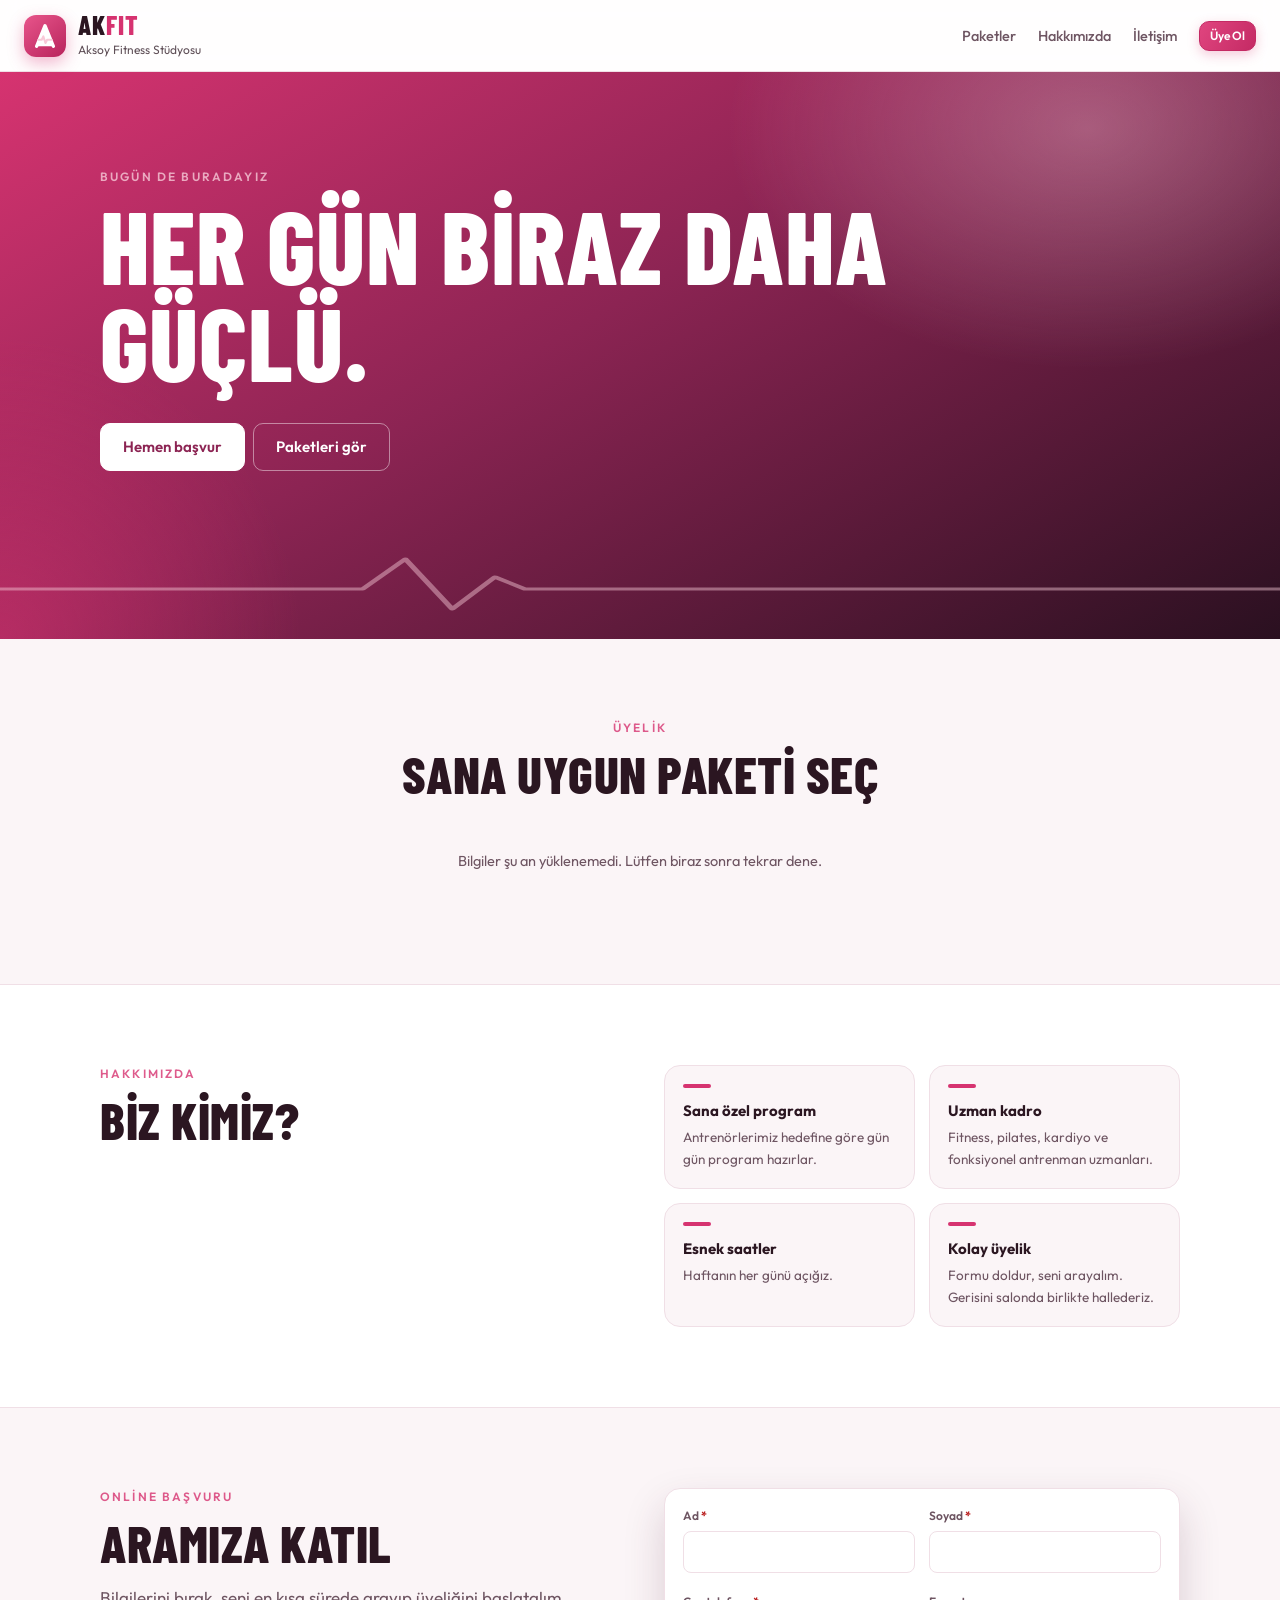
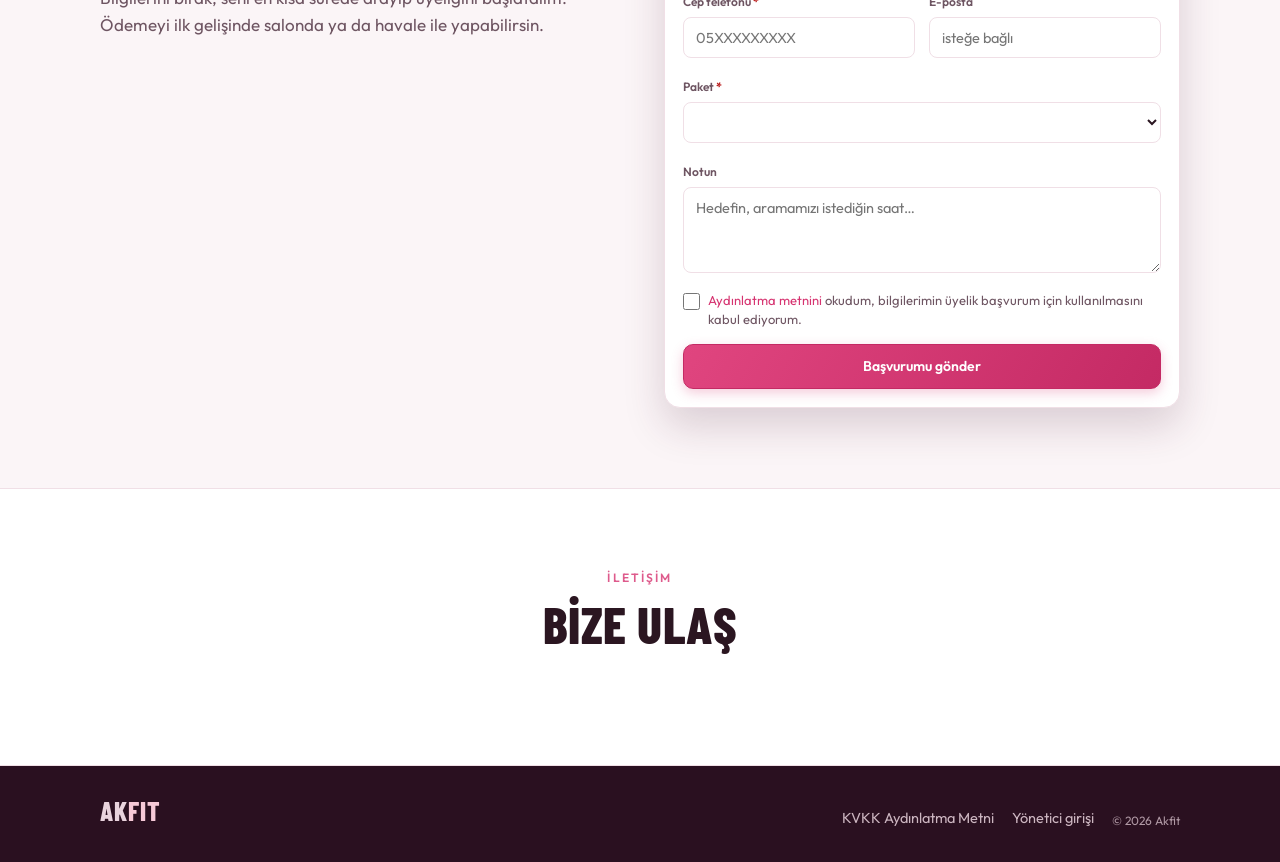
==== salon.html @ 79afae12 "Salon sayfası, online başvuru ve salon ayarları Her salon kendi bilgilerini (iletişim, WhatsApp, IBA" ====
<!doctype html>
<html lang="tr">
<head>
  <meta charset="utf-8">
  <meta name="viewport" content="width=device-width, initial-scale=1">
  <title>Akfit · Aksoy Fitness Stüdyosu</title>
  <meta name="description" content="Üyelik paketleri, çalışma saatleri, iletişim ve online üyelik başvurusu.">
  <link rel="icon" href="data:image/svg+xml,%3Csvg xmlns=%27http://www.w3.org/2000/svg%27 viewBox=%270 0 64 64%27%3E%3Crect width=%2764%27 height=%2764%27 rx=%2716%27 fill=%27%23d63370%27/%3E%3Cg fill=%27none%27 stroke=%27white%27 stroke-linecap=%27round%27 stroke-linejoin=%27round%27%3E%3Cpath d=%27M14 54 L32 10 L50 54%27 stroke-width=%277%27/%3E%3Cpath d=%27M18 40 H25 L28.5 33 L33 47 L36.5 40 H46%27 stroke=%27%23f8c9d8%27 stroke-width=%274.5%27/%3E%3C/g%3E%3C/svg%3E">
  <link rel="stylesheet" href="css/fonts.css?v=5">
  <link rel="stylesheet" href="css/style.css?v=5">
  <link rel="stylesheet" href="css/salon.css?v=5">
  <script>
    try { const t = localStorage.getItem('tema'); if (t) document.documentElement.dataset.theme = t; } catch (e) {}
  </script>
</head>
<body class="site">
  <header class="site-nav">
    <a class="brand" href="#top" aria-label="Ana sayfa">
      <span class="brand-logo" aria-hidden="true"><svg viewBox="0 0 64 64" fill="none" stroke="currentColor" stroke-linecap="round" stroke-linejoin="round"><path d="M14 54 L32 10 L50 54" stroke-width="7"/><path d="M18 40 H25 L28.5 33 L33 47 L36.5 40 H46" stroke-width="4.5"/></svg></span>
      <span><span class="brand-name" data-s="brand">AK<span>FIT</span></span><span class="brand-sub" data-s="salon_tam_adi">Aksoy Fitness Stüdyosu</span></span>
    </a>
    <nav class="site-links">
      <a href="#paketler">Paketler</a>
      <a href="#hakkimizda">Hakkımızda</a>
      <a href="#iletisim">İletişim</a>
      <a class="btn btn-primary btn-sm" href="#basvuru" data-need="basvuru">Üye Ol</a>
    </nav>
  </header>

  <main id="top">
    <section class="s-hero">
      <div class="s-wrap">
        <p class="hero-kicker" data-s="sehir_kicker">Bugün de buradayız</p>
        <h1 data-s="slogan">Her gün biraz daha güçlü.</h1>
        <div class="btn-row hero-cta">
          <a class="btn btn-light" href="#basvuru" data-need="basvuru">Hemen başvur</a>
          <a class="btn btn-ghost" href="#paketler">Paketleri gör</a>
        </div>
        <ul class="hero-facts" id="hero-facts"></ul>
      </div>
      <div class="hero-pulse" aria-hidden="true"><svg viewBox="0 0 600 80" preserveAspectRatio="none"><path d="M0 50 H170 L190 20 L212 70 L232 38 L246 50 H600" fill="none" stroke="currentColor" stroke-width="3" stroke-linecap="round" stroke-linejoin="round"/></svg></div>
    </section>

    <section class="s-section" id="paketler">
      <div class="s-wrap">
        <div class="s-head"><p class="hero-kicker">Üyelik</p><h2>Sana uygun paketi seç</h2></div>
        <div class="pkg-grid" id="pkg-grid"><div class="loading"><div class="spinner"></div></div></div>
        <p class="muted small center" id="odeme-not"></p>
      </div>
    </section>

    <section class="s-section alt" id="hakkimizda">
      <div class="s-wrap two">
        <div>
          <p class="hero-kicker">Hakkımızda</p>
          <h2>Biz kimiz?</h2>
          <p class="lead" data-s="hakkimizda"></p>
        </div>
        <ul class="features">
          <li><b>Sana özel program</b><span>Antrenörlerimiz hedefine göre gün gün program hazırlar.</span></li>
          <li><b>Uzman kadro</b><span>Fitness, pilates, kardiyo ve fonksiyonel antrenman uzmanları.</span></li>
          <li><b>Esnek saatler</b><span data-s="calisma_saatleri">Haftanın her günü açığız.</span></li>
          <li><b>Kolay üyelik</b><span>Formu doldur, seni arayalım. Gerisini salonda birlikte hallederiz.</span></li>
        </ul>
      </div>
    </section>

    <section class="s-section" id="basvuru" data-need="basvuru">
      <div class="s-wrap two">
        <div>
          <p class="hero-kicker">Online başvuru</p>
          <h2>Aramıza katıl</h2>
          <p class="lead">Bilgilerini bırak, seni en kısa sürede arayıp üyeliğini başlatalım. Ödemeyi ilk gelişinde salonda ya da havale ile yapabilirsin.</p>
          <div class="pay-box" id="pay-box" hidden>
            <b>Havale / EFT bilgileri</b>
            <div class="iban" id="iban-text"></div>
            <div class="muted small" id="iban-alici"></div>
            <button type="button" class="btn btn-sm" id="iban-copy">IBAN'ı kopyala</button>
          </div>
        </div>
        <form class="card apply" id="apply-form" novalidate>
          <div class="card-body">
            <div id="apply-ok" class="gate-result ok" hidden></div>
            <p class="form-error" id="apply-err" hidden></p>
            <div class="form-grid">
              <label class="field"><span>Ad <b class="req">*</b></span><input type="text" name="ad" maxlength="50" autocomplete="given-name"><small class="field-err"></small></label>
              <label class="field"><span>Soyad <b class="req">*</b></span><input type="text" name="soyad" maxlength="50" autocomplete="family-name"><small class="field-err"></small></label>
              <label class="field"><span>Cep telefonu <b class="req">*</b></span><input type="tel" name="telefon" maxlength="14" inputmode="numeric" placeholder="05XXXXXXXXX" autocomplete="tel"><small class="field-err"></small></label>
              <label class="field"><span>E-posta</span><input type="email" name="eposta" maxlength="100" placeholder="isteğe bağlı" autocomplete="email"><small class="field-err"></small></label>
              <label class="field full"><span>Paket <b class="req">*</b></span><select name="paket_id"></select><small class="field-err"></small></label>
              <label class="field full"><span>Notun</span><textarea name="mesaj" rows="3" maxlength="500" placeholder="Hedefin, aramamızı istediğin saat…"></textarea></label>
              <label class="hp" aria-hidden="true">Web sitesi <input type="text" name="website" tabindex="-1" autocomplete="off"></label>
              <label class="remember full"><input type="checkbox" name="kvkk"> <span><a href="#" id="kvkk-link">Aydınlatma metnini</a> okudum, bilgilerimin üyelik başvurum için kullanılmasını kabul ediyorum.</span></label>
              <small class="field-err full" id="kvkk-err"></small>
            </div>
            <button type="submit" class="btn btn-primary btn-block">Başvurumu gönder</button>
          </div>
        </form>
      </div>
    </section>

    <section class="s-section alt" id="iletisim">
      <div class="s-wrap">
        <div class="s-head"><p class="hero-kicker">İletişim</p><h2>Bize ulaş</h2></div>
        <div class="contact-grid" id="contact-grid"></div>
      </div>
    </section>
  </main>

  <footer class="site-foot">
    <div class="s-wrap foot-row">
      <div>
        <div class="brand-name" data-s="brand">AK<span>FIT</span></div>
        <div class="small" id="foot-legal"></div>
      </div>
      <div class="foot-links">
        <a href="#" id="kvkk-link2">KVKK Aydınlatma Metni</a>
        <a href="./">Yönetici girişi</a>
        <span class="small">© <span id="yil"></span> <span data-s="salon_adi">Akfit</span></span>
      </div>
    </div>
  </footer>

  <a class="wa-fab" id="wa-fab" href="#" target="_blank" rel="noopener" hidden aria-label="WhatsApp'tan yaz">
    <svg viewBox="0 0 32 32"><path d="M16 3a13 13 0 0 0-11.2 19.6L3 29l6.6-1.7A13 13 0 1 0 16 3zm0 23.7c-2 0-4-.5-5.7-1.6l-.4-.2-3.9 1 1-3.8-.3-.4A10.7 10.7 0 1 1 16 26.7zm5.9-8c-.3-.2-1.9-1-2.2-1-.3-.1-.5-.2-.7.1l-1 1.2c-.2.2-.4.3-.7.1a8.8 8.8 0 0 1-4.4-3.8c-.3-.6.3-.5 1-1.7.1-.2 0-.4 0-.6l-1-2.4c-.3-.6-.5-.5-.7-.5h-.6c-.2 0-.6.1-.9.4-.3.3-1.1 1.1-1.1 2.7s1.2 3.1 1.3 3.3c.2.2 2.3 3.5 5.5 4.9 2 .9 2.8.9 3.8.8.6-.1 1.9-.8 2.2-1.5.3-.8.3-1.4.2-1.5l-.7-.5z" fill="currentColor"/></svg>
    <span>WhatsApp</span>
  </a>

  <div id="modal-root"></div>
  <script src="vendor/supabase.js"></script>
  <script src="js/config.js?v=5"></script>
  <script src="js/salon.js?v=5"></script>
</body>
</html>
---- css/fonts.css ----
/* outfit-latin-ext-400-normal */
@font-face {
  font-family: 'Outfit';
  font-style: normal;
  font-display: swap;
  font-weight: 400;
  src: url(../fonts/outfit-latin-ext-400-normal.woff2) format('woff2');
  unicode-range: U+0100-02AF,U+0304,U+0308,U+0329,U+1E00-1E9F,U+1EF2-1EFF,U+2020,U+20A0-20AB,U+20AD-20C0,U+2113,U+2C60-2C7F,U+A720-A7FF;
}
/* outfit-latin-400-normal */
@font-face {
  font-family: 'Outfit';
  font-style: normal;
  font-display: swap;
  font-weight: 400;
  src: url(../fonts/outfit-latin-400-normal.woff2) format('woff2');
  unicode-range: U+0000-00FF,U+0131,U+0152-0153,U+02BB-02BC,U+02C6,U+02DA,U+02DC,U+0304,U+0308,U+0329,U+2000-206F,U+2074,U+20AC,U+2122,U+2191,U+2193,U+2212,U+2215,U+FEFF,U+FFFD;
}
/* outfit-latin-ext-500-normal */
@font-face {
  font-family: 'Outfit';
  font-style: normal;
  font-display: swap;
  font-weight: 500;
  src: url(../fonts/outfit-latin-ext-500-normal.woff2) format('woff2');
  unicode-range: U+0100-02AF,U+0304,U+0308,U+0329,U+1E00-1E9F,U+1EF2-1EFF,U+2020,U+20A0-20AB,U+20AD-20C0,U+2113,U+2C60-2C7F,U+A720-A7FF;
}
/* outfit-latin-500-normal */
@font-face {
  font-family: 'Outfit';
  font-style: normal;
  font-display: swap;
  font-weight: 500;
  src: url(../fonts/outfit-latin-500-normal.woff2) format('woff2');
  unicode-range: U+0000-00FF,U+0131,U+0152-0153,U+02BB-02BC,U+02C6,U+02DA,U+02DC,U+0304,U+0308,U+0329,U+2000-206F,U+2074,U+20AC,U+2122,U+2191,U+2193,U+2212,U+2215,U+FEFF,U+FFFD;
}
/* outfit-latin-ext-600-normal */
@font-face {
  font-family: 'Outfit';
  font-style: normal;
  font-display: swap;
  font-weight: 600;
  src: url(../fonts/outfit-latin-ext-600-normal.woff2) format('woff2');
  unicode-range: U+0100-02AF,U+0304,U+0308,U+0329,U+1E00-1E9F,U+1EF2-1EFF,U+2020,U+20A0-20AB,U+20AD-20C0,U+2113,U+2C60-2C7F,U+A720-A7FF;
}
/* outfit-latin-600-normal */
@font-face {
  font-family: 'Outfit';
  font-style: normal;
  font-display: swap;
  font-weight: 600;
  src: url(../fonts/outfit-latin-600-normal.woff2) format('woff2');
  unicode-range: U+0000-00FF,U+0131,U+0152-0153,U+02BB-02BC,U+02C6,U+02DA,U+02DC,U+0304,U+0308,U+0329,U+2000-206F,U+2074,U+20AC,U+2122,U+2191,U+2193,U+2212,U+2215,U+FEFF,U+FFFD;
}
/* outfit-latin-ext-700-normal */
@font-face {
  font-family: 'Outfit';
  font-style: normal;
  font-display: swap;
  font-weight: 700;
  src: url(../fonts/outfit-latin-ext-700-normal.woff2) format('woff2');
  unicode-range: U+0100-02AF,U+0304,U+0308,U+0329,U+1E00-1E9F,U+1EF2-1EFF,U+2020,U+20A0-20AB,U+20AD-20C0,U+2113,U+2C60-2C7F,U+A720-A7FF;
}
/* outfit-latin-700-normal */
@font-face {
  font-family: 'Outfit';
  font-style: normal;
  font-display: swap;
  font-weight: 700;
  src: url(../fonts/outfit-latin-700-normal.woff2) format('woff2');
  unicode-range: U+0000-00FF,U+0131,U+0152-0153,U+02BB-02BC,U+02C6,U+02DA,U+02DC,U+0304,U+0308,U+0329,U+2000-206F,U+2074,U+20AC,U+2122,U+2191,U+2193,U+2212,U+2215,U+FEFF,U+FFFD;
}
/* outfit-latin-ext-800-normal */
@font-face {
  font-family: 'Outfit';
  font-style: normal;
  font-display: swap;
  font-weight: 800;
  src: url(../fonts/outfit-latin-ext-800-normal.woff2) format('woff2');
  unicode-range: U+0100-02AF,U+0304,U+0308,U+0329,U+1E00-1E9F,U+1EF2-1EFF,U+2020,U+20A0-20AB,U+20AD-20C0,U+2113,U+2C60-2C7F,U+A720-A7FF;
}
/* outfit-latin-800-normal */
@font-face {
  font-family: 'Outfit';
  font-style: normal;
  font-display: swap;
  font-weight: 800;
  src: url(../fonts/outfit-latin-800-normal.woff2) format('woff2');
  unicode-range: U+0000-00FF,U+0131,U+0152-0153,U+02BB-02BC,U+02C6,U+02DA,U+02DC,U+0304,U+0308,U+0329,U+2000-206F,U+2074,U+20AC,U+2122,U+2191,U+2193,U+2212,U+2215,U+FEFF,U+FFFD;
}
/* barlow-condensed-latin-ext-600-normal */
@font-face {
  font-family: 'Barlow Condensed';
  font-style: normal;
  font-display: swap;
  font-weight: 600;
  src: url(../fonts/barlow-condensed-latin-ext-600-normal.woff2) format('woff2');
  unicode-range: U+0100-02AF,U+0304,U+0308,U+0329,U+1E00-1E9F,U+1EF2-1EFF,U+2020,U+20A0-20AB,U+20AD-20C0,U+2113,U+2C60-2C7F,U+A720-A7FF;
}
/* barlow-condensed-latin-600-normal */
@font-face {
  font-family: 'Barlow Condensed';
  font-style: normal;
  font-display: swap;
  font-weight: 600;
  src: url(../fonts/barlow-condensed-latin-600-normal.woff2) format('woff2');
  unicode-range: U+0000-00FF,U+0131,U+0152-0153,U+02BB-02BC,U+02C6,U+02DA,U+02DC,U+0304,U+0308,U+0329,U+2000-206F,U+2074,U+20AC,U+2122,U+2191,U+2193,U+2212,U+2215,U+FEFF,U+FFFD;
}
/* barlow-condensed-latin-ext-700-normal */
@font-face {
  font-family: 'Barlow Condensed';
  font-style: normal;
  font-display: swap;
  font-weight: 700;
  src: url(../fonts/barlow-condensed-latin-ext-700-normal.woff2) format('woff2');
  unicode-range: U+0100-02AF,U+0304,U+0308,U+0329,U+1E00-1E9F,U+1EF2-1EFF,U+2020,U+20A0-20AB,U+20AD-20C0,U+2113,U+2C60-2C7F,U+A720-A7FF;
}
/* barlow-condensed-latin-700-normal */
@font-face {
  font-family: 'Barlow Condensed';
  font-style: normal;
  font-display: swap;
  font-weight: 700;
  src: url(../fonts/barlow-condensed-latin-700-normal.woff2) format('woff2');
  unicode-range: U+0000-00FF,U+0131,U+0152-0153,U+02BB-02BC,U+02C6,U+02DA,U+02DC,U+0304,U+0308,U+0329,U+2000-206F,U+2074,U+20AC,U+2122,U+2191,U+2193,U+2212,U+2215,U+FEFF,U+FFFD;
}
/* barlow-condensed-latin-ext-800-normal */
@font-face {
  font-family: 'Barlow Condensed';
  font-style: normal;
  font-display: swap;
  font-weight: 800;
  src: url(../fonts/barlow-condensed-latin-ext-800-normal.woff2) format('woff2');
  unicode-range: U+0100-02AF,U+0304,U+0308,U+0329,U+1E00-1E9F,U+1EF2-1EFF,U+2020,U+20A0-20AB,U+20AD-20C0,U+2113,U+2C60-2C7F,U+A720-A7FF;
}
/* barlow-condensed-latin-800-normal */
@font-face {
  font-family: 'Barlow Condensed';
  font-style: normal;
  font-display: swap;
  font-weight: 800;
  src: url(../fonts/barlow-condensed-latin-800-normal.woff2) format('woff2');
  unicode-range: U+0000-00FF,U+0131,U+0152-0153,U+02BB-02BC,U+02C6,U+02DA,U+02DC,U+0304,U+0308,U+0329,U+2000-206F,U+2074,U+20AC,U+2122,U+2191,U+2193,U+2212,U+2215,U+FEFF,U+FFFD;
}
---- css/style.css ----
/* ================== TEMA ================== */
:root {
  --bg: #fbf5f7;
  --surface: #ffffff;
  --surface-2: #f9eef2;
  --border: #f0dfe6;
  --text: #2b1621;
  --text-2: #6e5562;
  --text-3: #a48a97;
  --primary: #d63370;
  --primary-600: #b8245c;
  --primary-soft: #fde6ee;
  --powder: #f6c9d7;
  --plum: #4a1d35;
  --ok: #15803d;      --ok-soft: #e7f6ec; --on-ok: #ffffff;
  --warn: #b45309;    --warn-soft: #fdf3e1;
  --bad: #b91c1c;     --bad-soft: #fde8e8;
  --info: #6d3fc0;    --info-soft: #f0e9fc;
  --muted-soft: #f3ebef;
  --shadow: 0 1px 2px rgba(74,29,53,.05), 0 2px 6px rgba(74,29,53,.06);
  --shadow-lg: 0 18px 40px rgba(74,29,53,.18);
  --radius: 16px;
  --sidebar: #2a1020;
  --sidebar-text: #e9d3dd;
  --font: "Outfit", system-ui, -apple-system, "Segoe UI", Roboto, sans-serif;
  --font-display: "Barlow Condensed", "Outfit", system-ui, sans-serif;
  color-scheme: light;
}
@media (prefers-color-scheme: dark) {
  :root:not([data-theme="light"]) {
    --bg: #150a10; --surface: #1f1118; --surface-2: #2a1720; --border: #3b2430;
    --text: #fbecf2; --text-2: #cfaebd; --text-3: #94788a;
    --primary: #ff5c93; --primary-600: #ff7aa7; --primary-soft: #431a2c; --powder: #6b2c45; --plum: #f6c9d7;
    --ok: #4ade80; --ok-soft: #13301f; --on-ok: #052e12; --warn: #fbbf24; --warn-soft: #362a10;
    --bad: #f87171; --bad-soft: #3a1818; --info: #b79cff; --info-soft: #261a44;
    --muted-soft: #2e1b25; --sidebar: #0f060b; --sidebar-text: #dcc0cc;
    --shadow: 0 1px 2px rgba(0,0,0,.4); --shadow-lg: 0 18px 40px rgba(0,0,0,.6);
    color-scheme: dark;
  }
}
:root[data-theme="dark"] {
  --bg: #150a10; --surface: #1f1118; --surface-2: #2a1720; --border: #3b2430;
  --text: #fbecf2; --text-2: #cfaebd; --text-3: #94788a;
  --primary: #ff5c93; --primary-600: #ff7aa7; --primary-soft: #431a2c; --powder: #6b2c45; --plum: #f6c9d7;
  --ok: #4ade80; --ok-soft: #13301f; --on-ok: #052e12; --warn: #fbbf24; --warn-soft: #362a10;
  --bad: #f87171; --bad-soft: #3a1818; --info: #b79cff; --info-soft: #261a44;
  --muted-soft: #2e1b25; --sidebar: #0f060b; --sidebar-text: #dcc0cc;
  --shadow: 0 1px 2px rgba(0,0,0,.4); --shadow-lg: 0 18px 40px rgba(0,0,0,.6);
  color-scheme: dark;
}

/* ================== TEMEL ================== */
* { box-sizing: border-box; }
html, body { margin: 0; height: 100%; }
body {
  background: var(--bg); color: var(--text);
  font: 14.5px/1.5 var(--font);
  -webkit-font-smoothing: antialiased;
}
[hidden] { display: none !important; }
a { color: var(--primary); text-decoration: none; }
a:hover { text-decoration: underline; }
h1, h2, h3 { margin: 0; line-height: 1.25; }
svg { width: 20px; height: 20px; fill: currentColor; flex: none; }
button, input, select, textarea { font: inherit; color: inherit; }
.muted { color: var(--text-2); }
.small { font-size: 12px; }
.num { font-variant-numeric: tabular-nums; }
.nowrap { white-space: nowrap; }

/* ================== GİRİŞ ================== */
.login-screen { min-height: 100%; display: grid; grid-template-columns: 1.1fr 1fr; background: var(--bg); }
.login-hero {
  position: relative; overflow: hidden; color: #fff; padding: 40px 48px; display: flex; flex-direction: column; justify-content: space-between;
  background:
    radial-gradient(600px 400px at 85% 10%, rgba(246,201,215,.35), transparent 60%),
    radial-gradient(500px 500px at 0% 100%, rgba(214,51,112,.55), transparent 60%),
    linear-gradient(150deg, #d63370 0%, #8c2453 45%, #2a1020 100%);
}
.login-hero .brand-logo { background: rgba(255,255,255,.16); backdrop-filter: blur(4px); }
.login-hero .brand-name span { color: #f6c9d7; }
.hero-copy { max-width: 460px; position: relative; z-index: 1; }
.hero-kicker { text-transform: uppercase; letter-spacing: .18em; font-size: 12px; font-weight: 600; opacity: .8; margin: 0 0 10px; }
.hero-copy h1 { font-family: var(--font-display); font-weight: 800; font-size: clamp(44px, 6vw, 76px); line-height: .95; text-transform: uppercase; letter-spacing: .01em; }
.hero-copy h1 em { font-style: normal; color: #f6c9d7; }
.hero-text { font-size: 16px; opacity: .85; margin: 18px 0 0; max-width: 360px; }
.hero-pulse { position: absolute; left: 0; right: 0; top: 34%; height: 80px; color: rgba(246,201,215,.45); }
.hero-pulse svg { width: 100%; height: 100%; }
.hero-pulse path { stroke-dasharray: 900; stroke-dashoffset: 900; animation: draw 2.4s ease-out .3s forwards; }
@keyframes draw { to { stroke-dashoffset: 0; } }
.login-side { display: flex; flex-direction: column; align-items: center; justify-content: center; padding: 32px 16px; gap: 18px; }
.login-card { width: 100%; max-width: 400px; }
.login-card h2 { font-size: 28px; font-weight: 700; letter-spacing: -.01em; }
.login-lead { color: var(--text-2); margin: 6px 0 24px; }
.login-note { margin: 20px 0 0; font-size: 12px; color: var(--text-3); }
.credit { font-size: 12px; color: var(--text-3); margin: 0; }
@media (max-width: 860px) {
  .login-screen { grid-template-columns: 1fr; }
  .login-hero { padding: 28px 20px 36px; gap: 28px; }
  .hero-copy h1 { font-size: 44px; }
  .hero-pulse { top: auto; bottom: 8px; height: 50px; }
}
.remember { display: flex; align-items: center; gap: 8px; margin: -2px 0 16px; font-size: 13px; color: var(--text-2); cursor: pointer; user-select: none; width: fit-content; }
.remember input { width: 17px; height: 17px; accent-color: var(--primary); margin: 0; }
.pw-wrap { position: relative; }
.pw-wrap input { padding-right: 72px; }
.pw-toggle {
  position: absolute; right: 6px; top: 50%; transform: translateY(-50%);
  border: 0; background: transparent; color: var(--text-2); font-size: 12px; cursor: pointer; padding: 6px 8px;
}

/* ================== DÜZEN ================== */
.app { display: flex; min-height: 100%; }
.sidebar {
  width: 248px; flex: none; background: var(--sidebar); color: var(--sidebar-text);
  display: flex; flex-direction: column; padding: 20px 14px; position: sticky; top: 0; height: 100vh;
}
.sidebar .brand { color: #fff; padding: 0 8px 20px; }
.brand { display: flex; align-items: center; gap: 12px; }
.brand-logo {
  width: 42px; height: 42px; border-radius: 12px; background: linear-gradient(140deg, #e8558b, #b8245c); color: #fff;
  box-shadow: 0 6px 16px rgba(214,51,112,.35);
  display: grid; place-items: center; flex: none;
}
.brand-logo svg { width: 30px; height: 30px; }
.brand-logo svg path + path { stroke: #f8c9d8; }
.brand-lg .brand-logo { width: 56px; height: 56px; border-radius: 16px; }
.brand-lg .brand-logo svg { width: 42px; height: 42px; }
.brand-name { font-family: var(--font-display); font-weight: 800; font-size: 26px; letter-spacing: .04em; line-height: 1; }
.brand-name span { color: #f6c9d7; }
.brand-lg .brand-name { font-size: 34px; }
.brand-sub { font-size: 12px; opacity: .75; margin-top: 3px; }
.nav { display: flex; flex-direction: column; gap: 2px; }
.nav a {
  display: flex; align-items: center; gap: 12px; padding: 10px 12px; border-radius: 8px;
  color: var(--sidebar-text); font-weight: 500;
}
.nav a:hover { background: rgba(246,201,215,.08); text-decoration: none; color: #fff; }
.nav a.active { background: linear-gradient(120deg, #d63370, #b8245c); color: #fff; box-shadow: 0 6px 14px rgba(214,51,112,.3); }
.nav a svg { opacity: .9; }
.nav-badge {
  margin-left: auto; background: rgba(255,255,255,.14); color: #fff; font-size: 11px; font-weight: 700;
  padding: 1px 8px; border-radius: 999px;
}
.nav-badge.warn { background: #f6c9d7; color: #4a1d35; }
.nav a.active .nav-badge { background: rgba(0,0,0,.2); color: #fff; }
.sidebar-foot { margin-top: auto; padding: 8px; display: flex; flex-direction: column; gap: 12px; }
.side-quote { font-size: 13px; line-height: 1.45; color: var(--sidebar-text); background: rgba(246,201,215,.07); border: 1px solid rgba(246,201,215,.12); border-radius: 12px; padding: 12px 14px; }
.side-quote b { display: block; color: #f6c9d7; font-size: 11px; letter-spacing: .12em; text-transform: uppercase; margin-bottom: 4px; }
.side-credit { font-size: 11px; opacity: .5; }
.db-chip { display: flex; align-items: center; gap: 8px; font-size: 12px; opacity: .75; }
.dot { width: 8px; height: 8px; border-radius: 50%; background: #22c55e; box-shadow: 0 0 0 3px rgba(34,197,94,.2); }

.main { flex: 1; min-width: 0; display: flex; flex-direction: column; }
.topbar {
  height: 64px; display: flex; align-items: center; gap: 12px; padding: 0 24px;
  background: var(--surface); border-bottom: 1px solid var(--border); position: sticky; top: 0; z-index: 20;
}
.page-title { font-size: 20px; font-weight: 700; flex: 1; min-width: 0; overflow: hidden; text-overflow: ellipsis; white-space: nowrap; }
.topbar-right { display: flex; align-items: center; gap: 8px; }
.clock { font-variant-numeric: tabular-nums; color: var(--text-2); font-size: 13px; padding: 0 8px; white-space: nowrap; }
.icon-btn {
  width: 38px; height: 38px; border-radius: 8px; border: 1px solid var(--border); background: var(--surface);
  display: grid; place-items: center; cursor: pointer; color: var(--text-2);
}
.icon-btn:hover { background: var(--surface-2); color: var(--text); }
.menu-btn { display: none; }
.user-menu { position: relative; }
.user-btn {
  display: flex; align-items: center; gap: 8px; border: 1px solid var(--border); background: var(--surface);
  border-radius: 999px; padding: 3px 12px 3px 3px; cursor: pointer;
}
.avatar {
  width: 30px; height: 30px; border-radius: 50%; background: var(--primary-soft); color: var(--primary);
  display: grid; place-items: center; font-weight: 700; font-size: 13px; flex: none;
}
.user-email { font-size: 13px; max-width: 200px; overflow: hidden; text-overflow: ellipsis; white-space: nowrap; }
.dropdown {
  position: absolute; right: 0; top: calc(100% + 6px); background: var(--surface); border: 1px solid var(--border);
  border-radius: 10px; box-shadow: var(--shadow-lg); min-width: 180px; padding: 6px; z-index: 50;
}
.dropdown button {
  display: block; width: 100%; text-align: left; border: 0; background: transparent; padding: 9px 12px;
  border-radius: 6px; cursor: pointer;
}
.dropdown button:hover { background: var(--surface-2); }
.view { padding: 24px; max-width: 1400px; width: 100%; margin: 0 auto; outline: none; }

/* ================== BİLEŞENLER ================== */
.card {
  background: var(--surface); border: 1px solid var(--border); border-radius: var(--radius);
  box-shadow: var(--shadow); min-width: 0;
}
.card-head {
  display: flex; align-items: center; justify-content: space-between; gap: 12px; flex-wrap: wrap;
  padding: 16px 18px; border-bottom: 1px solid var(--border);
}
.card-head h2 { font-size: 15px; font-weight: 700; }
.card-head .sub { font-size: 12px; color: var(--text-2); margin-top: 2px; }
.card-body { padding: 18px; }
.card-body.flush { padding: 0; }

.grid { display: grid; gap: 16px; }
.stats { grid-template-columns: repeat(auto-fit, minmax(170px, 1fr)); margin-bottom: 16px; }
.stats.six { grid-template-columns: repeat(6, minmax(0, 1fr)); }
@media (max-width: 1400px) { .stats.six { grid-template-columns: repeat(3, minmax(0, 1fr)); } }
.cols-2 { grid-template-columns: repeat(2, minmax(0, 1fr)); }
.cols-3 { grid-template-columns: 2fr 1fr; }
.mb { margin-bottom: 16px; }

.stat { padding: 16px 18px; display: flex; gap: 14px; align-items: flex-start; }
.stat-icon {
  width: 44px; height: 44px; border-radius: 14px; display: grid; place-items: center; flex: none;
  background: var(--primary-soft); color: var(--primary);
}
.stat-icon.ok { background: var(--ok-soft); color: var(--ok); }
.stat-icon.warn { background: var(--warn-soft); color: var(--warn); }
.stat-icon.info { background: var(--info-soft); color: var(--info); }
.stat-icon.bad { background: var(--bad-soft); color: var(--bad); }
.stat-label { font-size: 12px; color: var(--text-2); font-weight: 600; text-transform: uppercase; letter-spacing: .06em; }
.stat-value { font-family: var(--font-display); font-size: 34px; font-weight: 700; letter-spacing: .01em; font-variant-numeric: tabular-nums; line-height: 1.2; }
.stat-hint { font-size: 12px; color: var(--text-3); }

.btn {
  display: inline-flex; align-items: center; justify-content: center; gap: 6px; padding: 8px 14px;
  border-radius: 8px; border: 1px solid var(--border); background: var(--surface); cursor: pointer;
  font-weight: 600; font-size: 13px; white-space: nowrap; text-decoration: none !important; color: var(--text);
}
.btn:hover { background: var(--surface-2); }
.btn:disabled { opacity: .55; cursor: not-allowed; }
.btn svg { width: 16px; height: 16px; }
.btn-primary { background: linear-gradient(120deg, #e0457f, #c42a64); border-color: #c42a64; color: #fff; box-shadow: 0 4px 12px rgba(214,51,112,.25); }
.btn-primary:hover { background: var(--primary-600); border-color: var(--primary-600); }
.btn { border-radius: 10px; }
.btn-ok { background: var(--ok); border-color: var(--ok); color: var(--on-ok); }
.btn-ok:hover { filter: brightness(.95); background: var(--ok); }
.btn-bad { background: var(--surface); border-color: var(--bad); color: var(--bad); }
.btn-bad:hover { background: var(--bad-soft); }
.btn-sm { padding: 5px 10px; font-size: 12px; }
.btn-block { width: 100%; padding: 11px; font-size: 14px; }
.btn-row { display: flex; gap: 8px; flex-wrap: wrap; }

.badge {
  display: inline-flex; align-items: center; gap: 5px; padding: 2px 9px; border-radius: 999px;
  font-size: 12px; font-weight: 600; white-space: nowrap;
}
.badge::before { content: ""; width: 6px; height: 6px; border-radius: 50%; background: currentColor; }
.badge.ok { background: var(--ok-soft); color: var(--ok); }
.badge.warn { background: var(--warn-soft); color: var(--warn); }
.badge.bad { background: var(--bad-soft); color: var(--bad); }
.badge.info { background: var(--info-soft); color: var(--info); }
.badge.muted { background: var(--muted-soft); color: var(--text-2); }
.badge.plain::before { display: none; }

/* Form */
.field { display: flex; flex-direction: column; gap: 6px; margin-bottom: 14px; min-width: 0; }
.field > span { font-size: 12px; font-weight: 600; color: var(--text-2); }
.field .req { color: var(--bad); }
input[type=text], input[type=email], input[type=password], input[type=tel], input[type=date], input[type=search], select, textarea {
  width: 100%; padding: 9px 12px; border: 1px solid var(--border); border-radius: 8px; background: var(--surface);
  outline: none; min-height: 38px;
}
input:focus, select:focus, textarea:focus { border-color: var(--primary); box-shadow: 0 0 0 3px var(--primary-soft); }
input.invalid, select.invalid { border-color: var(--bad); }
.field-err { font-size: 12px; color: var(--bad); min-height: 0; }
.form-grid { display: grid; grid-template-columns: 1fr 1fr; gap: 0 14px; }
.form-grid .full { grid-column: 1 / -1; }
.form-error {
  background: var(--bad-soft); color: var(--bad); padding: 10px 12px; border-radius: 8px; font-size: 13px; margin: 0 0 14px;
}
.radio-row { display: flex; gap: 8px; }
.radio-row label {
  flex: 1; display: flex; align-items: center; justify-content: center; gap: 6px; border: 1px solid var(--border);
  border-radius: 8px; padding: 8px; cursor: pointer; min-height: 38px;
}
.radio-row input { accent-color: var(--primary); }
.radio-row label:has(input:checked) { border-color: var(--primary); background: var(--primary-soft); color: var(--primary); font-weight: 600; }

.toolbar { display: flex; gap: 10px; flex-wrap: wrap; align-items: center; padding: 14px 18px; border-bottom: 1px solid var(--border); }
.toolbar .grow { flex: 1; min-width: 200px; }
.toolbar select, .toolbar input[type=date] { width: auto; min-width: 140px; }
.search { position: relative; }
.search svg { position: absolute; left: 10px; top: 50%; transform: translateY(-50%); width: 16px; height: 16px; color: var(--text-3); }
.search input { padding-left: 34px; }

/* Tablo */
.table-wrap { overflow-x: auto; }
table { width: 100%; border-collapse: collapse; }
th, td { padding: 11px 14px; text-align: left; border-bottom: 1px solid var(--border); vertical-align: middle; }
th {
  font-size: 11px; text-transform: uppercase; letter-spacing: .04em; color: var(--text-3); font-weight: 700;
  background: var(--surface-2); white-space: nowrap; position: sticky; top: 0;
}
th.sortable { cursor: pointer; user-select: none; }
th.sortable:hover { color: var(--text); }
th .arr { opacity: .5; margin-left: 3px; }
tbody tr:last-child td { border-bottom: 0; }
tbody tr.clickable { cursor: pointer; }
tbody tr.clickable:hover td { background: var(--surface-2); }
td.r, th.r { text-align: right; }
.person { display: flex; align-items: center; gap: 10px; min-width: 0; }
.person .avatar { width: 32px; height: 32px; font-size: 12px; }
.person-name { font-weight: 600; white-space: nowrap; }
.person-sub { font-size: 12px; color: var(--text-3); white-space: nowrap; }
.empty { padding: 36px 16px; text-align: center; color: var(--text-3); }
.pager { display: flex; justify-content: space-between; align-items: center; gap: 12px; padding: 12px 18px; border-top: 1px solid var(--border); flex-wrap: wrap; }

/* Karşılama */
.hello {
  position: relative; overflow: hidden; border-radius: var(--radius); padding: 22px 24px; margin-bottom: 16px; color: #fff;
  background: radial-gradient(420px 220px at 100% 0%, rgba(246,201,215,.45), transparent 70%), linear-gradient(120deg, #d63370, #8c2453 60%, #4a1d35);
  display: flex; align-items: center; justify-content: space-between; gap: 16px; flex-wrap: wrap;
}
.hello h2 { font-family: var(--font-display); font-weight: 800; font-size: 34px; text-transform: uppercase; letter-spacing: .02em; line-height: 1.05; }
.hello p { margin: 6px 0 0; opacity: .9; font-size: 15px; max-width: 560px; }
.hello .btn { background: rgba(255,255,255,.16); border-color: rgba(255,255,255,.3); color: #fff; }
.hello .btn:hover { background: rgba(255,255,255,.26); }
.hello svg.hello-pulse { position: absolute; right: -10px; bottom: 6px; width: 340px; height: 60px; color: rgba(246,201,215,.35); pointer-events: none; }

/* Liste */
.list { list-style: none; margin: 0; padding: 0; }
.list li { display: flex; align-items: center; gap: 12px; padding: 11px 18px; border-bottom: 1px solid var(--border); }
.list li:last-child { border-bottom: 0; }
.list .grow { flex: 1; min-width: 0; }
.elapsed { font-variant-numeric: tabular-nums; font-weight: 600; color: var(--primary); font-size: 13px; }

.chart-box { position: relative; height: 260px; }
.chart-box.sm { height: 220px; }

/* Üye detay */
.profile { display: flex; gap: 18px; align-items: center; flex-wrap: wrap; }
.profile .avatar { width: 64px; height: 64px; font-size: 22px; }
.profile h2 { font-size: 22px; }
.kv { display: grid; grid-template-columns: 140px 1fr; gap: 10px 14px; margin: 0; }
.kv dt { color: var(--text-2); font-size: 13px; }
.kv dd { margin: 0; font-weight: 500; overflow-wrap: anywhere; }
.progress { height: 8px; background: var(--muted-soft); border-radius: 999px; overflow: hidden; margin-top: 8px; }
.progress > span { display: block; height: 100%; background: linear-gradient(90deg, #f6a5c0, #d63370); border-radius: 999px; }
.progress.warn > span { background: #f59e0b; }
.progress.bad > span { background: var(--bad); }

.tabs { display: flex; gap: 4px; border-bottom: 1px solid var(--border); margin-bottom: 16px; overflow-x: auto; }
.tabs button {
  border: 0; background: transparent; padding: 10px 14px; cursor: pointer; font-weight: 600; color: var(--text-2);
  border-bottom: 2px solid transparent; margin-bottom: -1px; white-space: nowrap;
}
.tabs button.active { color: var(--primary); border-bottom-color: var(--primary); }
.tabs button:hover { color: var(--text); }

.day-grid { display: grid; grid-template-columns: repeat(auto-fill, minmax(240px, 1fr)); gap: 12px; }
.day { border: 1px solid var(--border); border-radius: 10px; overflow: hidden; }
.day h4 { margin: 0; padding: 8px 12px; background: var(--surface-2); font-size: 13px; }
.day ol { margin: 0; padding: 8px 12px 8px 30px; }
.day li { padding: 4px 0; font-size: 13px; }
.day li small { display: block; color: var(--text-3); }

.prog-card { border: 1px solid var(--border); border-radius: 10px; margin-bottom: 12px; overflow: hidden; }
.prog-card > summary {
  list-style: none; cursor: pointer; padding: 14px 16px; display: flex; gap: 12px; align-items: center; flex-wrap: wrap;
}
.prog-card > summary::-webkit-details-marker { display: none; }
.prog-card > summary::after { content: "▸"; margin-left: auto; color: var(--text-3); transition: transform .15s; }
.prog-card[open] > summary::after { transform: rotate(90deg); }
.prog-card[open] > summary { border-bottom: 1px solid var(--border); }
.prog-body { padding: 14px 16px; }

pre.sql {
  background: var(--surface-2); border: 1px solid var(--border); border-radius: 8px; padding: 14px; overflow-x: auto;
  font: 12px/1.55 ui-monospace, SFMono-Regular, Menlo, Consolas, monospace; margin: 0;
}
details.sql-box { margin-top: 14px; }
details.sql-box summary { cursor: pointer; color: var(--primary); font-weight: 600; font-size: 13px; margin-bottom: 8px; }

/* Turnike */
.gate { display: grid; grid-template-columns: minmax(0, 1.3fr) minmax(0, 1fr); gap: 16px; }
.gate-search input { font-size: 16px; padding: 12px 14px 12px 40px; min-height: 48px; }
.gate-search svg { width: 20px; height: 20px; left: 12px; }
.gate-result {
  border-radius: 12px; padding: 16px 18px; margin-bottom: 16px; display: flex; gap: 12px; align-items: flex-start;
  border: 1px solid transparent; animation: pop .25s ease-out;
}
.gate-result.ok { background: var(--ok-soft); border-color: var(--ok); color: var(--ok); }
.gate-result.bad { background: var(--bad-soft); border-color: var(--bad); color: var(--bad); }
.gate-result.info { background: var(--info-soft); border-color: var(--info); color: var(--info); }
.gate-result strong { display: block; font-size: 15px; }
.gate-result p { margin: 2px 0 0; color: var(--text); font-size: 13px; }
.gate-result svg { width: 26px; height: 26px; }
@keyframes pop { from { transform: scale(.98); opacity: 0; } to { transform: none; opacity: 1; } }

/* Modal */
.modal-backdrop {
  position: fixed; inset: 0; background: rgba(10,12,16,.55); display: grid; place-items: center; padding: 16px; z-index: 100;
  animation: fade .15s;
}
.modal {
  background: var(--surface); border-radius: 14px; width: 100%; max-width: 560px; max-height: calc(100vh - 32px);
  display: flex; flex-direction: column; box-shadow: var(--shadow-lg); border: 1px solid var(--border);
}
.modal-head { padding: 18px 20px; border-bottom: 1px solid var(--border); display: flex; justify-content: space-between; align-items: center; gap: 12px; }
.modal-head h3 { font-size: 17px; }
.modal-body { padding: 20px; overflow-y: auto; }
.modal-foot { padding: 14px 20px; border-top: 1px solid var(--border); display: flex; justify-content: flex-end; gap: 8px; }
@keyframes fade { from { opacity: 0; } }

/* Toast */
.toast-root { position: fixed; right: 16px; bottom: 16px; display: flex; flex-direction: column; gap: 8px; z-index: 200; max-width: calc(100vw - 32px); }
.toast {
  background: var(--surface); border: 1px solid var(--border); border-left: 4px solid var(--ok); border-radius: 10px;
  padding: 12px 16px; box-shadow: var(--shadow-lg); width: 360px; max-width: 100%; animation: pop .2s; font-size: 13px;
}
.toast.bad { border-left-color: var(--bad); }
.toast.warn { border-left-color: #f59e0b; }
.toast strong { display: block; margin-bottom: 2px; }

.loading { padding: 48px; display: grid; place-items: center; color: var(--text-3); }
.spinner { width: 28px; height: 28px; border: 3px solid var(--border); border-top-color: var(--primary); border-radius: 50%; animation: spin .7s linear infinite; }
@keyframes spin { to { transform: rotate(360deg); } }
.skeleton { background: var(--surface-2); border-radius: 6px; height: 14px; }

.back-link { display: inline-flex; align-items: center; gap: 6px; color: var(--text-2); margin-bottom: 14px; font-weight: 500; }
.back-link svg { width: 16px; height: 16px; }
.section-title { display: flex; align-items: center; justify-content: space-between; gap: 12px; margin-bottom: 16px; flex-wrap: wrap; }
.section-title p { margin: 4px 0 0; color: var(--text-2); }

/* ================== MOBİL ================== */
@media (max-width: 1100px) {
  .cols-3, .gate { grid-template-columns: 1fr; }
}
@media (max-width: 860px) {
  .sidebar {
    position: fixed; left: 0; top: 0; bottom: 0; z-index: 60; transform: translateX(-100%); transition: transform .2s;
  }
  .sidebar.open { transform: none; }
  .sidebar-backdrop { position: fixed; inset: 0; background: rgba(0,0,0,.45); z-index: 55; display: none; }
  .sidebar.open + .sidebar-backdrop { display: block; }
  .menu-btn { display: grid; }
  .cols-2 { grid-template-columns: 1fr; }
  .user-email, .clock { display: none; }
  .topbar { padding: 0 16px; }
  .view { padding: 16px; }
}
@media (max-width: 560px) {
  .form-grid { grid-template-columns: 1fr; }
  .kv { grid-template-columns: 1fr; gap: 2px; }
  .kv dd { margin-bottom: 8px; }
  .stats, .stats.six { grid-template-columns: 1fr 1fr; gap: 10px; }
  .stat { padding: 12px; gap: 10px; }
  .stat-icon { display: none; }
  .stat-value { font-size: 22px; }
  .toolbar select, .toolbar input[type=date] { flex: 1; min-width: 0; }
  .hide-sm { display: none; }
  .hello svg.hello-pulse { display: none; }
  .hello h2 { font-size: 28px; }
}

@media print {
  .sidebar, .topbar, .toolbar, .btn, .pager { display: none !important; }
  .view { padding: 0; }
  .card { box-shadow: none; }
}
---- css/salon.css ----
/* Herkese açık salon sayfası */
html { scroll-behavior: smooth; }
body.site { background: var(--bg); }
.s-wrap { max-width: 1120px; margin: 0 auto; padding: 0 20px; }
.site-nav {
  position: sticky; top: 0; z-index: 30; display: flex; align-items: center; justify-content: space-between; gap: 16px;
  padding: 12px 24px; background: color-mix(in srgb, var(--surface) 88%, transparent); backdrop-filter: blur(10px);
  border-bottom: 1px solid var(--border);
}
.site-nav .brand { text-decoration: none; color: var(--text); }
.site-nav .brand > span:last-child { display: flex; flex-direction: column; }
.site-nav .brand-name span, .site-foot .brand-name span { color: var(--primary); }
.site-links { display: flex; align-items: center; gap: 22px; }
.site-links a:not(.btn) { color: var(--text-2); font-weight: 500; }
.site-links a:not(.btn):hover { color: var(--primary); text-decoration: none; }

.s-hero {
  position: relative; overflow: hidden; color: #fff; padding: 96px 0 120px;
  background:
    radial-gradient(600px 400px at 85% 10%, rgba(246,201,215,.35), transparent 60%),
    radial-gradient(500px 500px at 0% 100%, rgba(214,51,112,.55), transparent 60%),
    linear-gradient(150deg, #d63370 0%, #8c2453 45%, #2a1020 100%);
}
.s-hero h1 {
  font-family: var(--font-display); font-weight: 800; text-transform: uppercase; line-height: .95;
  font-size: clamp(48px, 8vw, 104px); max-width: 900px; letter-spacing: .01em;
}
.s-hero .hero-kicker { color: #f6c9d7; }
.hero-cta { margin-top: 32px; }
.btn-light { background: #fff; color: #8c2453; border-color: #fff; padding: 12px 22px; font-size: 15px; }
.btn-light:hover { background: #fde6ee; }
.btn-ghost { background: transparent; color: #fff; border-color: rgba(255,255,255,.45); padding: 12px 22px; font-size: 15px; }
.btn-ghost:hover { background: rgba(255,255,255,.12); }
.hero-facts { list-style: none; padding: 0; margin: 48px 0 0; display: flex; gap: 36px; flex-wrap: wrap; }
.hero-facts li { display: flex; flex-direction: column; }
.hero-facts b { font-family: var(--font-display); font-size: 34px; font-weight: 700; line-height: 1; }
.hero-facts span { opacity: .8; font-size: 13px; }
.s-hero .hero-pulse { top: auto; bottom: 20px; }

.s-section { padding: 80px 0; scroll-margin-top: 60px; }
.s-section.alt { background: var(--surface); border-top: 1px solid var(--border); border-bottom: 1px solid var(--border); }
.s-section h2 { font-family: var(--font-display); font-weight: 800; text-transform: uppercase; font-size: clamp(34px, 4.5vw, 52px); line-height: 1; letter-spacing: .01em; }
.s-section .hero-kicker { color: var(--primary); }
.s-head { text-align: center; margin-bottom: 36px; }
.center { text-align: center; }
.lead { font-size: 17px; color: var(--text-2); line-height: 1.6; margin: 16px 0 0; white-space: pre-line; }
.two { display: grid; grid-template-columns: 1fr 1fr; gap: 48px; align-items: start; }

.pkg-grid { display: grid; grid-template-columns: repeat(auto-fit, minmax(190px, 1fr)); gap: 14px; margin-bottom: 18px; }
.pkg {
  position: relative; background: var(--surface); border: 1px solid var(--border); border-radius: 18px; padding: 24px 20px 20px;
  display: flex; flex-direction: column; gap: 4px; box-shadow: var(--shadow); transition: transform .15s, box-shadow .15s;
}
.pkg:hover { transform: translateY(-3px); box-shadow: var(--shadow-lg); }
.pkg h3 { font-size: 17px; font-weight: 700; }
.pkg-price { font-family: var(--font-display); font-size: 42px; font-weight: 800; color: var(--primary); line-height: 1.1; margin-top: 6px; }
.pkg p { color: var(--text-2); font-size: 13px; margin: 10px 0 16px; flex: 1; }
.pkg.best { border: 2px solid var(--primary); background: linear-gradient(180deg, var(--primary-soft), var(--surface) 60%); }
.pkg-tag {
  position: absolute; top: -11px; left: 20px; background: var(--primary); color: #fff; font-size: 11px; font-weight: 700;
  padding: 3px 10px; border-radius: 999px; letter-spacing: .04em; text-transform: uppercase;
}

.features { list-style: none; margin: 0; padding: 0; display: grid; grid-template-columns: 1fr 1fr; gap: 14px; }
.features li { background: var(--bg); border: 1px solid var(--border); border-radius: 16px; padding: 18px; }
.features b { display: block; font-size: 15px; margin-bottom: 4px; }
.features b::before { content: ""; display: block; width: 28px; height: 4px; border-radius: 2px; background: var(--primary); margin-bottom: 12px; }
.features span { color: var(--text-2); font-size: 13.5px; }

.apply { box-shadow: var(--shadow-lg); }
.apply textarea { resize: vertical; }
.apply .remember { margin: 4px 0 0; align-items: flex-start; }
.apply .remember input { margin-top: 2px; flex: none; }
.apply .btn-block { margin-top: 14px; }
.hp { position: absolute; left: -9999px; width: 1px; height: 1px; overflow: hidden; }
.pay-box { margin-top: 24px; border: 1px dashed var(--primary); border-radius: 14px; padding: 16px; background: var(--primary-soft); display: flex; flex-direction: column; gap: 6px; align-items: flex-start; }
.iban { font-family: ui-monospace, SFMono-Regular, Menlo, Consolas, monospace; font-size: 15px; letter-spacing: .02em; overflow-wrap: anywhere; }

.contact-grid { display: grid; grid-template-columns: repeat(auto-fit, minmax(240px, 1fr)); gap: 14px; }
.contact { display: flex; gap: 14px; align-items: flex-start; background: var(--bg); border: 1px solid var(--border); border-radius: 16px; padding: 18px; }
.contact b { display: block; margin-bottom: 2px; }
.contact span, .contact a { display: block; overflow-wrap: anywhere; }
.contact span { color: var(--text-2); }
.c-ico { width: 40px; height: 40px; border-radius: 12px; background: var(--primary-soft); display: grid; place-items: center; font-size: 18px; flex: none; }

.site-foot { padding: 32px 0; background: var(--sidebar); color: var(--sidebar-text); }
.site-foot .brand-name span { color: #f6c9d7; }
.foot-row { display: flex; justify-content: space-between; gap: 20px; flex-wrap: wrap; align-items: flex-end; }
.foot-row .small { opacity: .7; margin-top: 6px; }
.foot-links { display: flex; gap: 18px; flex-wrap: wrap; align-items: center; }
.foot-links a { color: var(--sidebar-text); opacity: .85; }

.wa-fab {
  position: fixed; right: 18px; bottom: 18px; z-index: 40; display: flex; align-items: center; gap: 8px;
  background: #25d366; color: #fff; border-radius: 999px; padding: 12px 18px 12px 14px; font-weight: 700;
  box-shadow: 0 10px 24px rgba(37,211,102,.4); text-decoration: none !important;
}
.wa-fab svg { width: 26px; height: 26px; }
.wa-fab:hover { filter: brightness(1.05); transform: translateY(-1px); }

@media (max-width: 860px) {
  .two { grid-template-columns: 1fr; gap: 28px; }
  .site-links a:not(.btn) { display: none; }
  .site-nav { padding: 10px 16px; }
  .s-hero { padding: 64px 0 96px; }
  .s-section { padding: 56px 0; }
  .features { grid-template-columns: 1fr; }
  .wa-fab span { display: none; }
  .wa-fab { padding: 14px; }
}
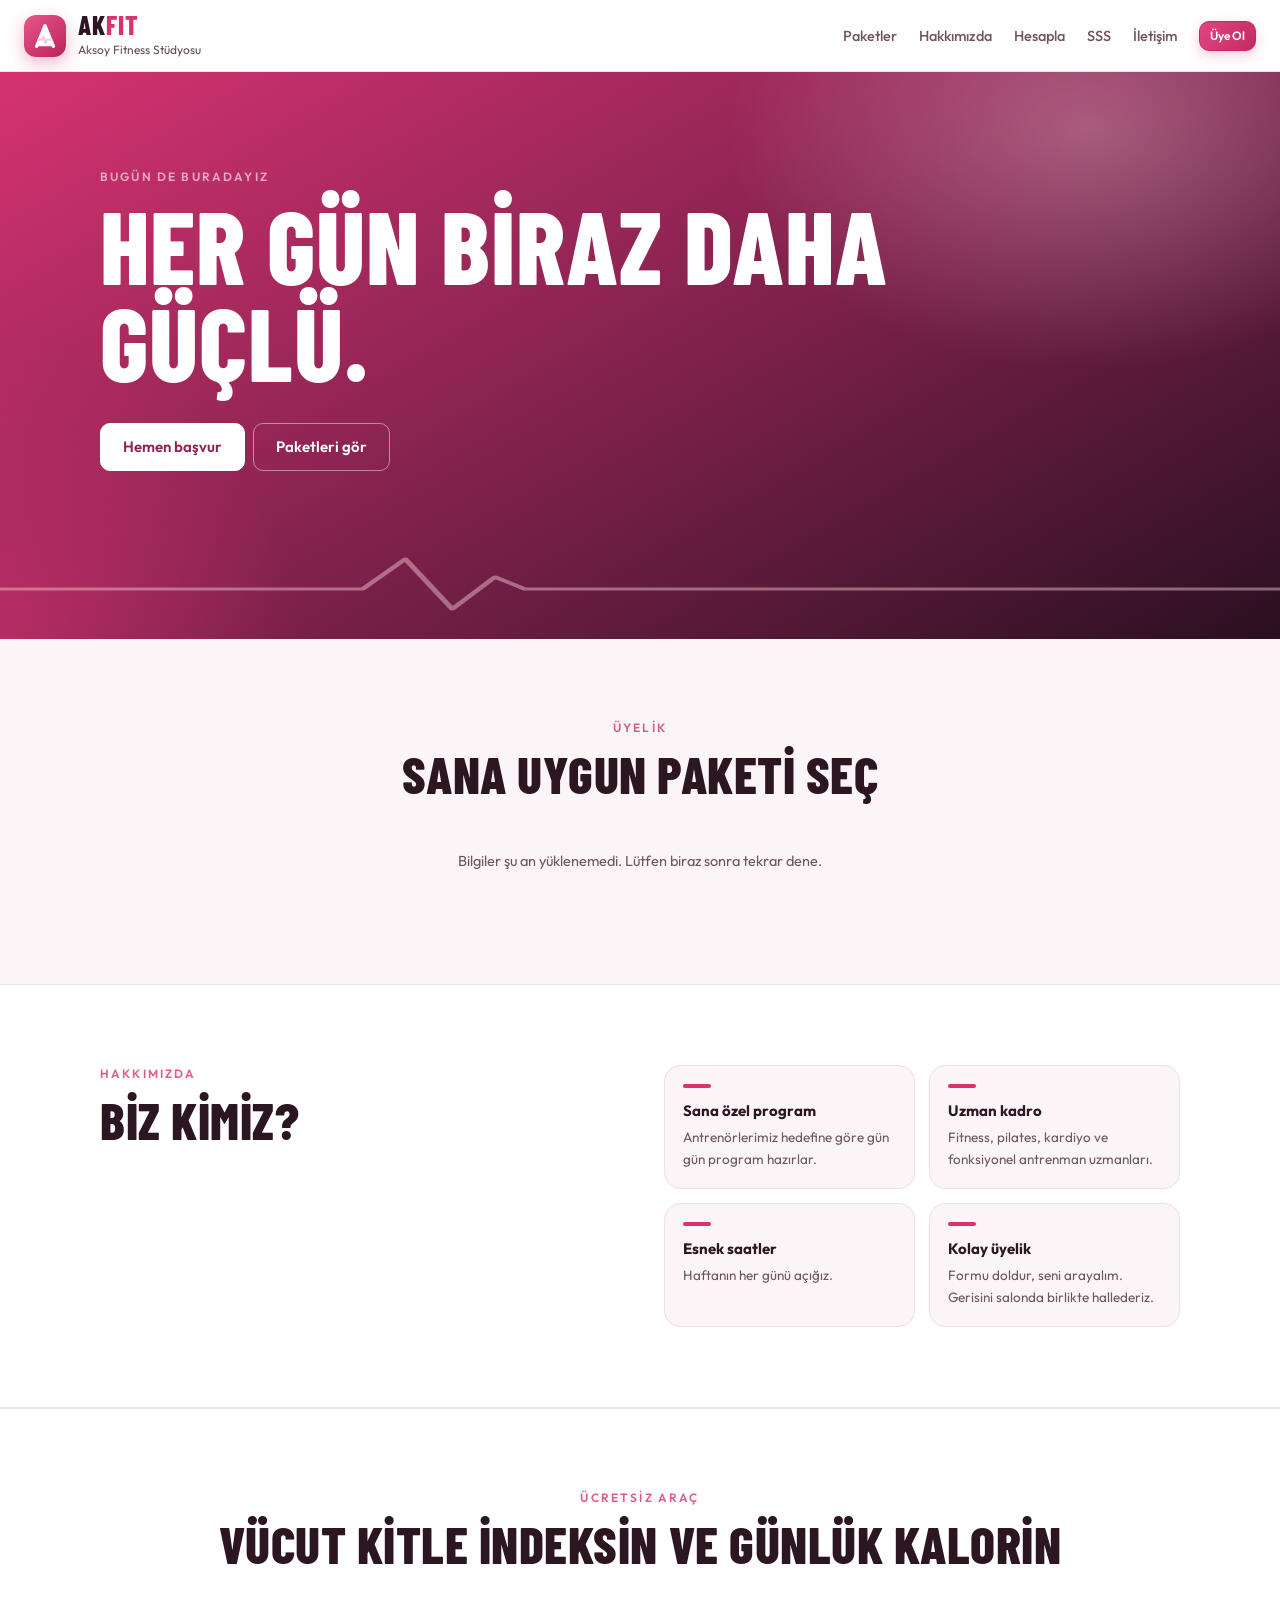
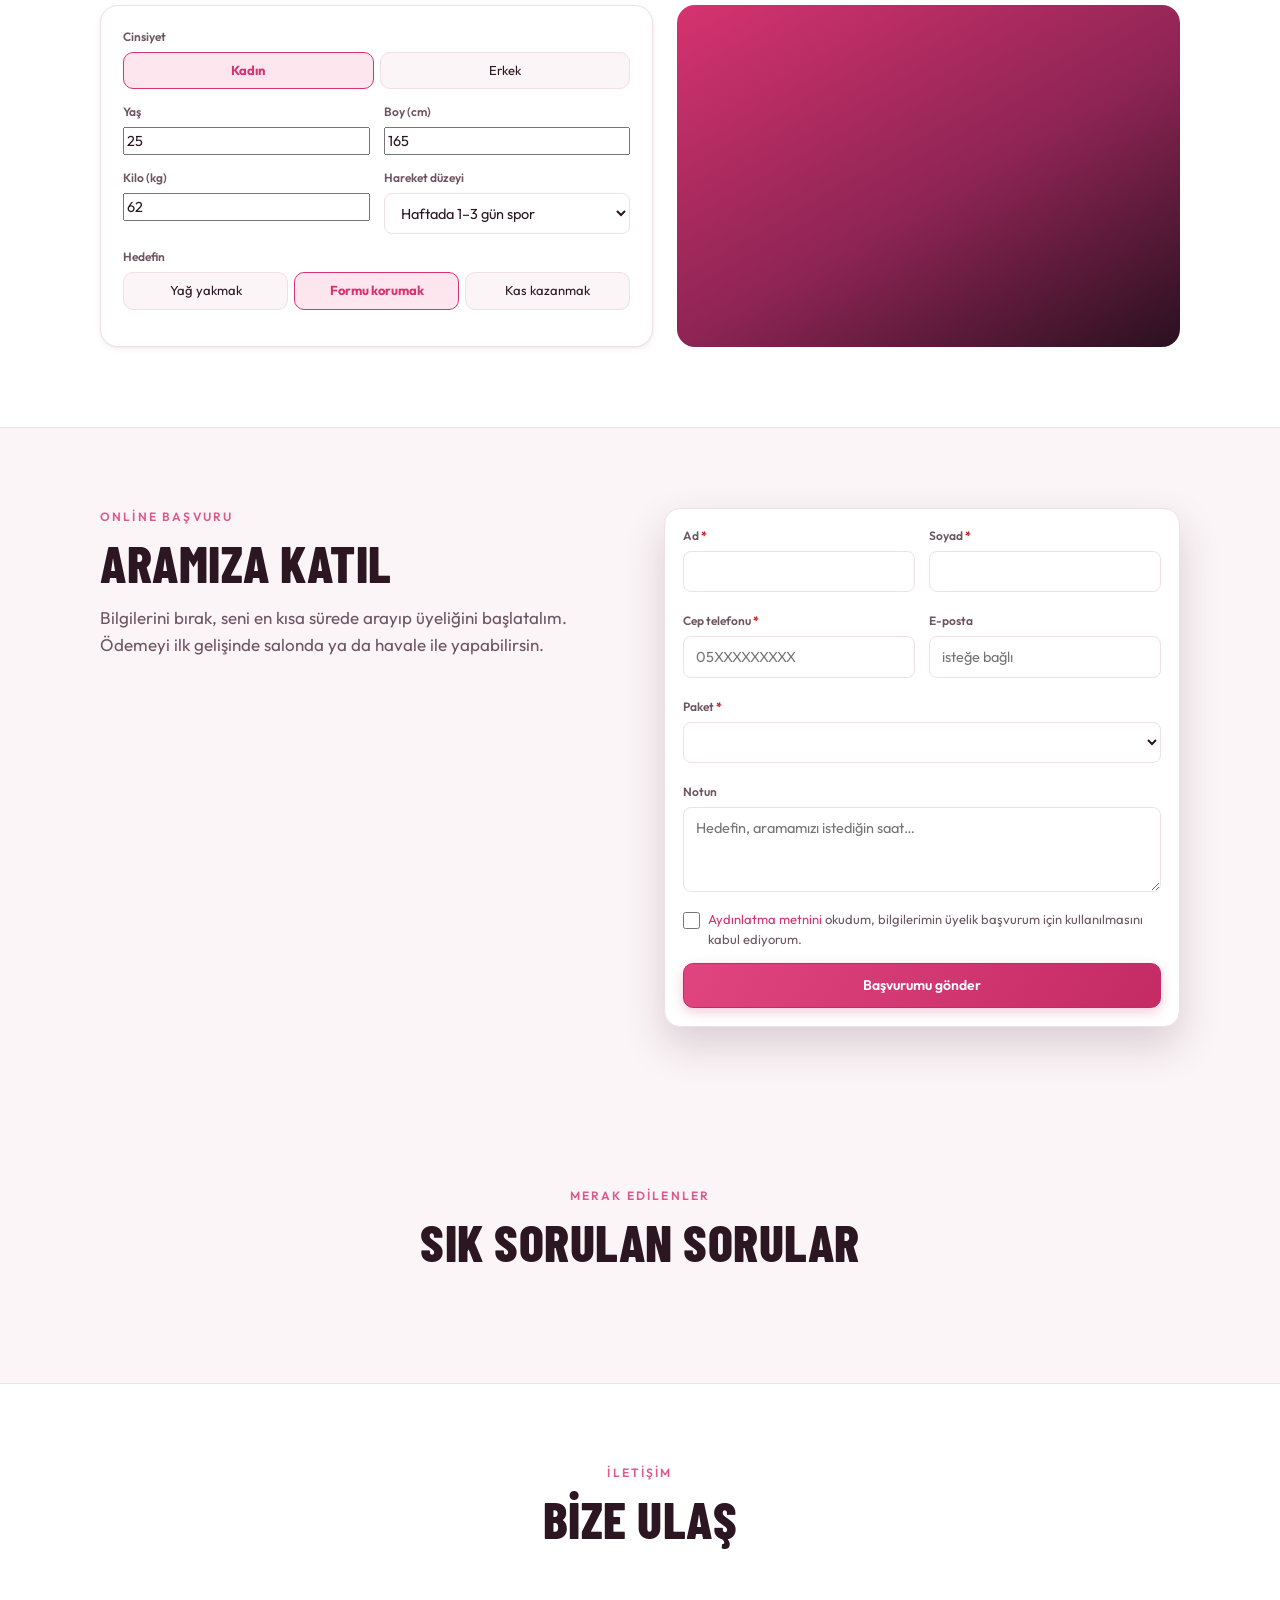
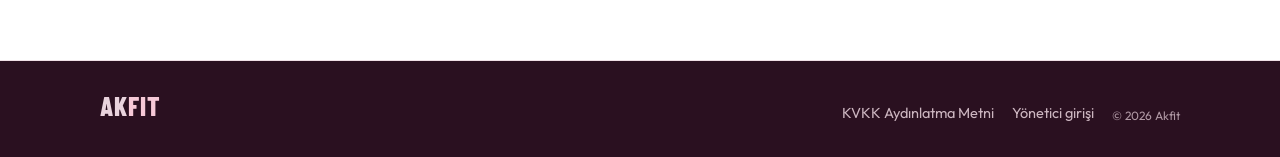
==== commit 82482c54: "Salon sayfasına yeni bölümler ve tanıtım (demo) modu - Kampanya şeridi, paket içerik listesi, kadro," ====
--- a/salon.html
+++ b/salon.html
@@ -6,14 +6,16 @@
   <title>Akfit · Aksoy Fitness Stüdyosu</title>
   <meta name="description" content="Üyelik paketleri, çalışma saatleri, iletişim ve online üyelik başvurusu.">
   <link rel="icon" href="data:image/svg+xml,%3Csvg xmlns=%27http://www.w3.org/2000/svg%27 viewBox=%270 0 64 64%27%3E%3Crect width=%2764%27 height=%2764%27 rx=%2716%27 fill=%27%23d63370%27/%3E%3Cg fill=%27none%27 stroke=%27white%27 stroke-linecap=%27round%27 stroke-linejoin=%27round%27%3E%3Cpath d=%27M14 54 L32 10 L50 54%27 stroke-width=%277%27/%3E%3Cpath d=%27M18 40 H25 L28.5 33 L33 47 L36.5 40 H46%27 stroke=%27%23f8c9d8%27 stroke-width=%274.5%27/%3E%3C/g%3E%3C/svg%3E">
-  <link rel="stylesheet" href="css/fonts.css?v=5">
-  <link rel="stylesheet" href="css/style.css?v=5">
-  <link rel="stylesheet" href="css/salon.css?v=5">
+  <link rel="stylesheet" href="css/fonts.css?v=6">
+  <link rel="stylesheet" href="css/style.css?v=6">
+  <link rel="stylesheet" href="css/salon.css?v=6">
   <script>
     try { const t = localStorage.getItem('tema'); if (t) document.documentElement.dataset.theme = t; } catch (e) {}
   </script>
 </head>
 <body class="site">
+  <div class="demo-bar" id="demo-bar" hidden></div>
+  <div class="promo" id="promo" hidden><span id="promo-text"></span> <a href="#basvuru" data-need="basvuru">Başvur</a><button type="button" id="promo-x" aria-label="Kapat">✕</button></div>
   <header class="site-nav">
     <a class="brand" href="#top" aria-label="Ana sayfa">
       <span class="brand-logo" aria-hidden="true"><svg viewBox="0 0 64 64" fill="none" stroke="currentColor" stroke-linecap="round" stroke-linejoin="round"><path d="M14 54 L32 10 L50 54" stroke-width="7"/><path d="M18 40 H25 L28.5 33 L33 47 L36.5 40 H46" stroke-width="4.5"/></svg></span>
@@ -22,6 +24,8 @@
     <nav class="site-links">
       <a href="#paketler">Paketler</a>
       <a href="#hakkimizda">Hakkımızda</a>
+      <a href="#hesapla">Hesapla</a>
+      <a href="#sss">SSS</a>
       <a href="#iletisim">İletişim</a>
       <a class="btn btn-primary btn-sm" href="#basvuru" data-need="basvuru">Üye Ol</a>
     </nav>
@@ -44,6 +48,7 @@
     <section class="s-section" id="paketler">
       <div class="s-wrap">
         <div class="s-head"><p class="hero-kicker">Üyelik</p><h2>Sana uygun paketi seç</h2></div>
+        <p class="demo-note" id="demo-note" hidden><span>Fiyatlar örnektir. Salon kendi paketlerini ve fiyatlarını panelden girer.</span></p>
         <div class="pkg-grid" id="pkg-grid"><div class="loading"><div class="spinner"></div></div></div>
         <p class="muted small center" id="odeme-not"></p>
       </div>
@@ -62,6 +67,37 @@
           <li><b>Esnek saatler</b><span data-s="calisma_saatleri">Haftanın her günü açığız.</span></li>
           <li><b>Kolay üyelik</b><span>Formu doldur, seni arayalım. Gerisini salonda birlikte hallederiz.</span></li>
         </ul>
+      </div>
+    </section>
+
+    <section class="s-section" id="kadro" hidden>
+      <div class="s-wrap">
+        <div class="s-head"><p class="hero-kicker">Kadromuz</p><h2>Seni çalıştıracak ekip</h2></div>
+        <div class="team-grid" id="team-grid"></div>
+      </div>
+    </section>
+
+    <section class="s-section alt" id="hesapla">
+      <div class="s-wrap">
+        <div class="s-head"><p class="hero-kicker">Ücretsiz araç</p><h2>Vücut kitle indeksin ve günlük kalorin</h2></div>
+        <div class="calc">
+          <form id="calc-form" novalidate>
+            <div class="form-grid">
+              <div class="field full"><span>Cinsiyet</span><div class="seg"><label><input type="radio" name="cins" value="K" checked><span>Kadın</span></label><label><input type="radio" name="cins" value="E"><span>Erkek</span></label></div></div>
+              <label class="field"><span>Yaş</span><input type="number" name="yas" min="14" max="90" value="25" inputmode="numeric"></label>
+              <label class="field"><span>Boy (cm)</span><input type="number" name="boy" min="120" max="230" value="165" inputmode="numeric"></label>
+              <label class="field"><span>Kilo (kg)</span><input type="number" name="kilo" min="30" max="250" value="62" inputmode="decimal" step="0.1"></label>
+              <label class="field"><span>Hareket düzeyi</span><select name="akt">
+                <option value="1.2">Hareketsiz (masa başı)</option>
+                <option value="1.375" selected>Haftada 1–3 gün spor</option>
+                <option value="1.55">Haftada 3–5 gün spor</option>
+                <option value="1.725">Haftada 6–7 gün spor</option>
+              </select></label>
+              <div class="field full"><span>Hedefin</span><div class="seg"><label><input type="radio" name="hedef" value="-400"><span>Yağ yakmak</span></label><label><input type="radio" name="hedef" value="0" checked><span>Formu korumak</span></label><label><input type="radio" name="hedef" value="300"><span>Kas kazanmak</span></label></div></div>
+            </div>
+          </form>
+          <div class="calc-out" id="calc-out" aria-live="polite"></div>
+        </div>
       </div>
     </section>
 
@@ -99,6 +135,13 @@
       </div>
     </section>
 
+    <section class="s-section" id="sss">
+      <div class="s-wrap">
+        <div class="s-head"><p class="hero-kicker">Merak edilenler</p><h2>Sık sorulan sorular</h2></div>
+        <div class="faq" id="faq"></div>
+      </div>
+    </section>
+
     <section class="s-section alt" id="iletisim">
       <div class="s-wrap">
         <div class="s-head"><p class="hero-kicker">İletişim</p><h2>Bize ulaş</h2></div>
@@ -128,7 +171,8 @@
 
   <div id="modal-root"></div>
   <script src="vendor/supabase.js"></script>
-  <script src="js/config.js?v=5"></script>
-  <script src="js/salon.js?v=5"></script>
+  <script src="js/config.js?v=6"></script>
+  <script src="js/demolar.js?v=6"></script>
+  <script src="js/salon.js?v=6"></script>
 </body>
 </html>
--- a/css/salon.css
+++ b/css/salon.css
@@ -1,4 +1,5 @@
 /* Herkese açık salon sayfası */
+:root { --hero-1: #d63370; --hero-2: #8c2453; --hero-3: #2a1020; --hero-acik: #f6c9d7; }
 html { scroll-behavior: smooth; }
 body.site { background: var(--bg); }
 .s-wrap { max-width: 1120px; margin: 0 auto; padding: 0 20px; }
@@ -17,18 +18,19 @@
 .s-hero {
   position: relative; overflow: hidden; color: #fff; padding: 96px 0 120px;
   background:
-    radial-gradient(600px 400px at 85% 10%, rgba(246,201,215,.35), transparent 60%),
-    radial-gradient(500px 500px at 0% 100%, rgba(214,51,112,.55), transparent 60%),
-    linear-gradient(150deg, #d63370 0%, #8c2453 45%, #2a1020 100%);
+    radial-gradient(600px 400px at 85% 10%, color-mix(in srgb, var(--hero-acik) 35%, transparent), transparent 60%),
+    radial-gradient(500px 500px at 0% 100%, color-mix(in srgb, var(--hero-1) 55%, transparent), transparent 60%),
+    linear-gradient(150deg, var(--hero-1) 0%, var(--hero-2) 45%, var(--hero-3) 100%);
 }
 .s-hero h1 {
   font-family: var(--font-display); font-weight: 800; text-transform: uppercase; line-height: .95;
   font-size: clamp(48px, 8vw, 104px); max-width: 900px; letter-spacing: .01em;
 }
-.s-hero .hero-kicker { color: #f6c9d7; }
+.s-hero .hero-kicker { color: var(--hero-acik); }
+.s-hero .hero-pulse { color: color-mix(in srgb, var(--hero-acik) 45%, transparent); }
 .hero-cta { margin-top: 32px; }
-.btn-light { background: #fff; color: #8c2453; border-color: #fff; padding: 12px 22px; font-size: 15px; }
-.btn-light:hover { background: #fde6ee; }
+.btn-light { background: #fff; color: var(--hero-2); border-color: #fff; padding: 12px 22px; font-size: 15px; }
+.btn-light:hover { background: color-mix(in srgb, var(--hero-acik) 30%, #fff); }
 .btn-ghost { background: transparent; color: #fff; border-color: rgba(255,255,255,.45); padding: 12px 22px; font-size: 15px; }
 .btn-ghost:hover { background: rgba(255,255,255,.12); }
 .hero-facts { list-style: none; padding: 0; margin: 48px 0 0; display: flex; gap: 36px; flex-wrap: wrap; }
@@ -83,8 +85,8 @@
 .contact span { color: var(--text-2); }
 .c-ico { width: 40px; height: 40px; border-radius: 12px; background: var(--primary-soft); display: grid; place-items: center; font-size: 18px; flex: none; }
 
-.site-foot { padding: 32px 0; background: var(--sidebar); color: var(--sidebar-text); }
-.site-foot .brand-name span { color: #f6c9d7; }
+.site-foot { padding: 32px 0; background: var(--hero-3); color: var(--sidebar-text); }
+.site-foot .brand-name span { color: var(--hero-acik); }
 .foot-row { display: flex; justify-content: space-between; gap: 20px; flex-wrap: wrap; align-items: flex-end; }
 .foot-row .small { opacity: .7; margin-top: 6px; }
 .foot-links { display: flex; gap: 18px; flex-wrap: wrap; align-items: center; }
@@ -98,6 +100,68 @@
 .wa-fab svg { width: 26px; height: 26px; }
 .wa-fab:hover { filter: brightness(1.05); transform: translateY(-1px); }
 
+
+/* Kampanya şeridi */
+.promo { background: var(--primary); color: #fff; text-align: center; font-weight: 600; font-size: 14px; padding: 9px 44px 9px 16px; position: relative; }
+.promo a { color: #fff; text-decoration: underline; text-underline-offset: 3px; margin-left: 6px; white-space: nowrap; }
+.promo button { position: absolute; right: 10px; top: 50%; transform: translateY(-50%); background: none; border: 0; color: #fff; font-size: 16px; cursor: pointer; opacity: .8; padding: 4px 8px; }
+
+/* Paket içerik listesi */
+.pkg-list { list-style: none; margin: 10px 0 16px; padding: 0; display: flex; flex-direction: column; gap: 6px; flex: 1; font-size: 13px; color: var(--text-2); }
+.pkg-list li { display: flex; gap: 8px; align-items: flex-start; }
+.pkg-list li::before { content: "✓"; color: var(--primary); font-weight: 800; flex: none; }
+.demo-note { text-align: center; margin: -18px 0 22px; }
+.demo-note span { display: inline-block; background: var(--surface-2); border: 1px dashed var(--border); border-radius: 999px; padding: 4px 12px; font-size: 12.5px; color: var(--text-2); }
+
+/* Kadro */
+.team-grid { display: grid; grid-template-columns: repeat(auto-fit, minmax(190px, 1fr)); gap: 14px; }
+.coach { background: var(--surface); border: 1px solid var(--border); border-radius: 18px; padding: 22px 18px; text-align: center; box-shadow: var(--shadow); }
+.coach .ava { width: 64px; height: 64px; border-radius: 50%; margin: 0 auto 12px; display: grid; place-items: center; color: #fff; font-family: var(--font-display); font-size: 28px; font-weight: 800; background: linear-gradient(140deg, var(--hero-1), var(--hero-2)); }
+.coach b { display: block; font-size: 16px; }
+.coach span { color: var(--text-2); font-size: 13px; }
+
+/* Hesaplayıcı */
+.calc { display: grid; grid-template-columns: 1.1fr 1fr; gap: 24px; align-items: stretch; }
+.calc form { background: var(--surface); border: 1px solid var(--border); border-radius: 18px; padding: 22px; box-shadow: var(--shadow); }
+.seg { display: flex; gap: 6px; flex-wrap: wrap; }
+.seg label { flex: 1; min-width: 90px; position: relative; }
+.seg input { position: absolute; opacity: 0; pointer-events: none; }
+.seg span { display: block; text-align: center; border: 1px solid var(--border); border-radius: 10px; padding: 8px 10px; cursor: pointer; font-size: 13px; background: var(--bg); }
+.seg input:checked + span { border-color: var(--primary); background: var(--primary-soft); color: var(--primary); font-weight: 700; }
+.seg input:focus-visible + span { outline: 2px solid var(--primary); outline-offset: 2px; }
+.calc-out { border-radius: 18px; padding: 24px; color: #fff; background: linear-gradient(150deg, var(--hero-1), var(--hero-2) 55%, var(--hero-3)); display: flex; flex-direction: column; gap: 14px; }
+.calc-out .big { font-family: var(--font-display); font-size: 56px; font-weight: 800; line-height: 1; }
+.calc-out .row { display: grid; grid-template-columns: repeat(3, 1fr); gap: 10px; }
+.calc-out .row div { background: rgba(255,255,255,.12); border-radius: 12px; padding: 10px; }
+.calc-out .row b { display: block; font-size: 18px; }
+.calc-out .row span, .calc-out small { opacity: .85; font-size: 12.5px; }
+.calc-out .tag { display: inline-block; background: rgba(255,255,255,.18); border-radius: 999px; padding: 3px 12px; font-size: 13px; font-weight: 600; }
+.calc-out .btn-light { align-self: flex-start; margin-top: auto; }
+
+/* SSS */
+.faq { max-width: 820px; margin: 0 auto; display: flex; flex-direction: column; gap: 10px; }
+.faq details { background: var(--bg); border: 1px solid var(--border); border-radius: 14px; padding: 0 18px; }
+.faq summary { cursor: pointer; list-style: none; padding: 16px 28px 16px 0; font-weight: 600; position: relative; }
+.faq summary::-webkit-details-marker { display: none; }
+.faq summary::after { content: "+"; position: absolute; right: 0; top: 12px; font-size: 22px; color: var(--primary); transition: transform .15s; }
+.faq details[open] summary::after { transform: rotate(45deg); }
+.faq details p { margin: 0 0 16px; color: var(--text-2); white-space: pre-line; }
+.contact .links { display: flex; gap: 14px; flex-wrap: wrap; }
+
+/* Demo modu: salonun kendi rengiyle nötr bir tema */
+.demo-bar { background: #111; color: #fff; font-size: 13px; text-align: center; padding: 8px 16px; }
+.demo-bar b { color: var(--hero-acik); }
+html.demo {
+  --bg: #f6f6f8; --surface: #fff; --surface-2: #f0f0f3; --border: #e3e3e9; --muted-soft: #efeff3;
+  --text: #17171c; --text-2: #55555f; --text-3: #8a8a94;
+  --primary-soft: color-mix(in srgb, var(--primary) 11%, #fff);
+  --shadow: 0 1px 2px rgba(0,0,0,.04), 0 2px 6px rgba(0,0,0,.05); --shadow-lg: 0 18px 40px rgba(0,0,0,.14);
+  --sidebar-text: #e7e7ee;
+}
+html.demo .brand-logo { background: linear-gradient(140deg, var(--primary), var(--primary-600)); box-shadow: 0 6px 16px color-mix(in srgb, var(--primary) 35%, transparent); font-family: var(--font-display); font-size: 26px; font-weight: 800; }
+html.demo .btn-primary { background: var(--primary); border-color: var(--primary-600); box-shadow: 0 4px 12px color-mix(in srgb, var(--primary) 30%, transparent); }
+html.demo .btn-primary:hover { background: var(--primary-600); }
+
 @media (max-width: 860px) {
   .two { grid-template-columns: 1fr; gap: 28px; }
   .site-links a:not(.btn) { display: none; }
@@ -105,6 +169,8 @@
   .s-hero { padding: 64px 0 96px; }
   .s-section { padding: 56px 0; }
   .features { grid-template-columns: 1fr; }
+  .calc { grid-template-columns: 1fr; }
+  .calc-out .big { font-size: 48px; }
   .wa-fab span { display: none; }
   .wa-fab { padding: 14px; }
 }
